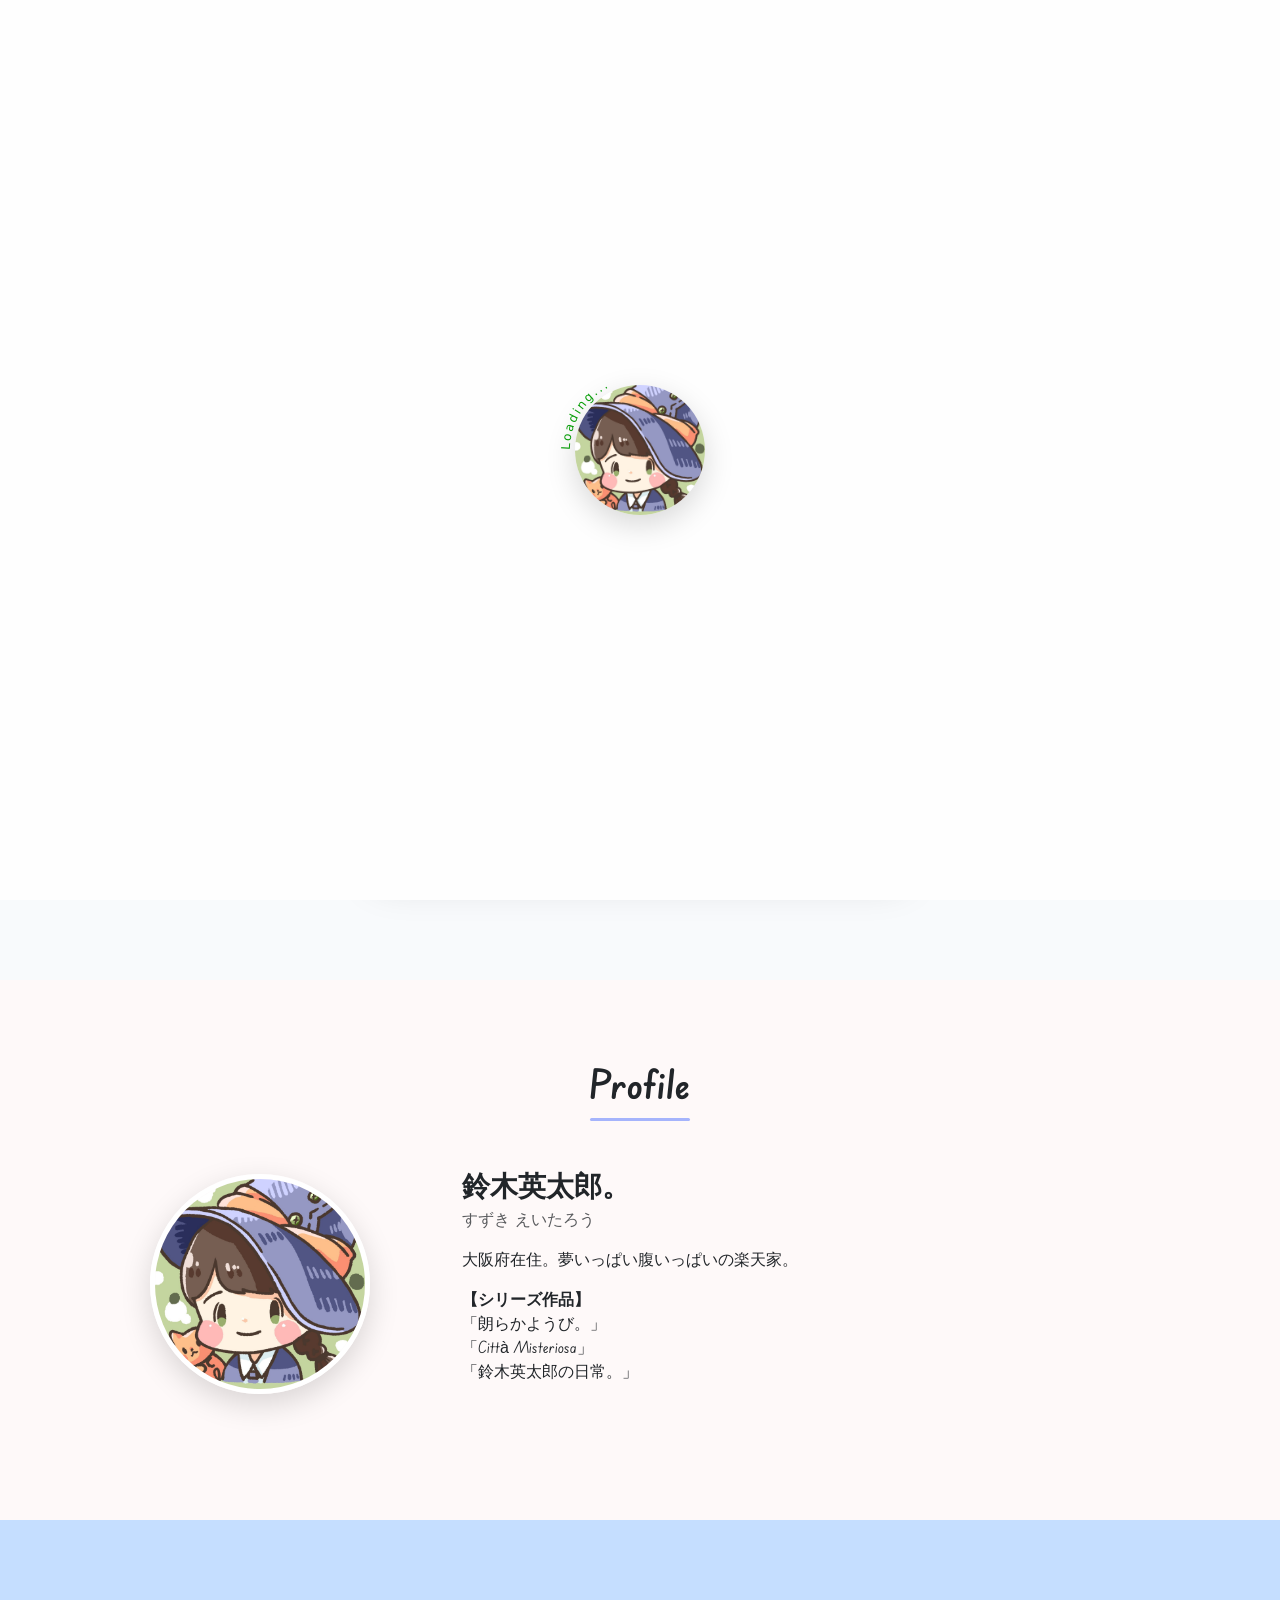
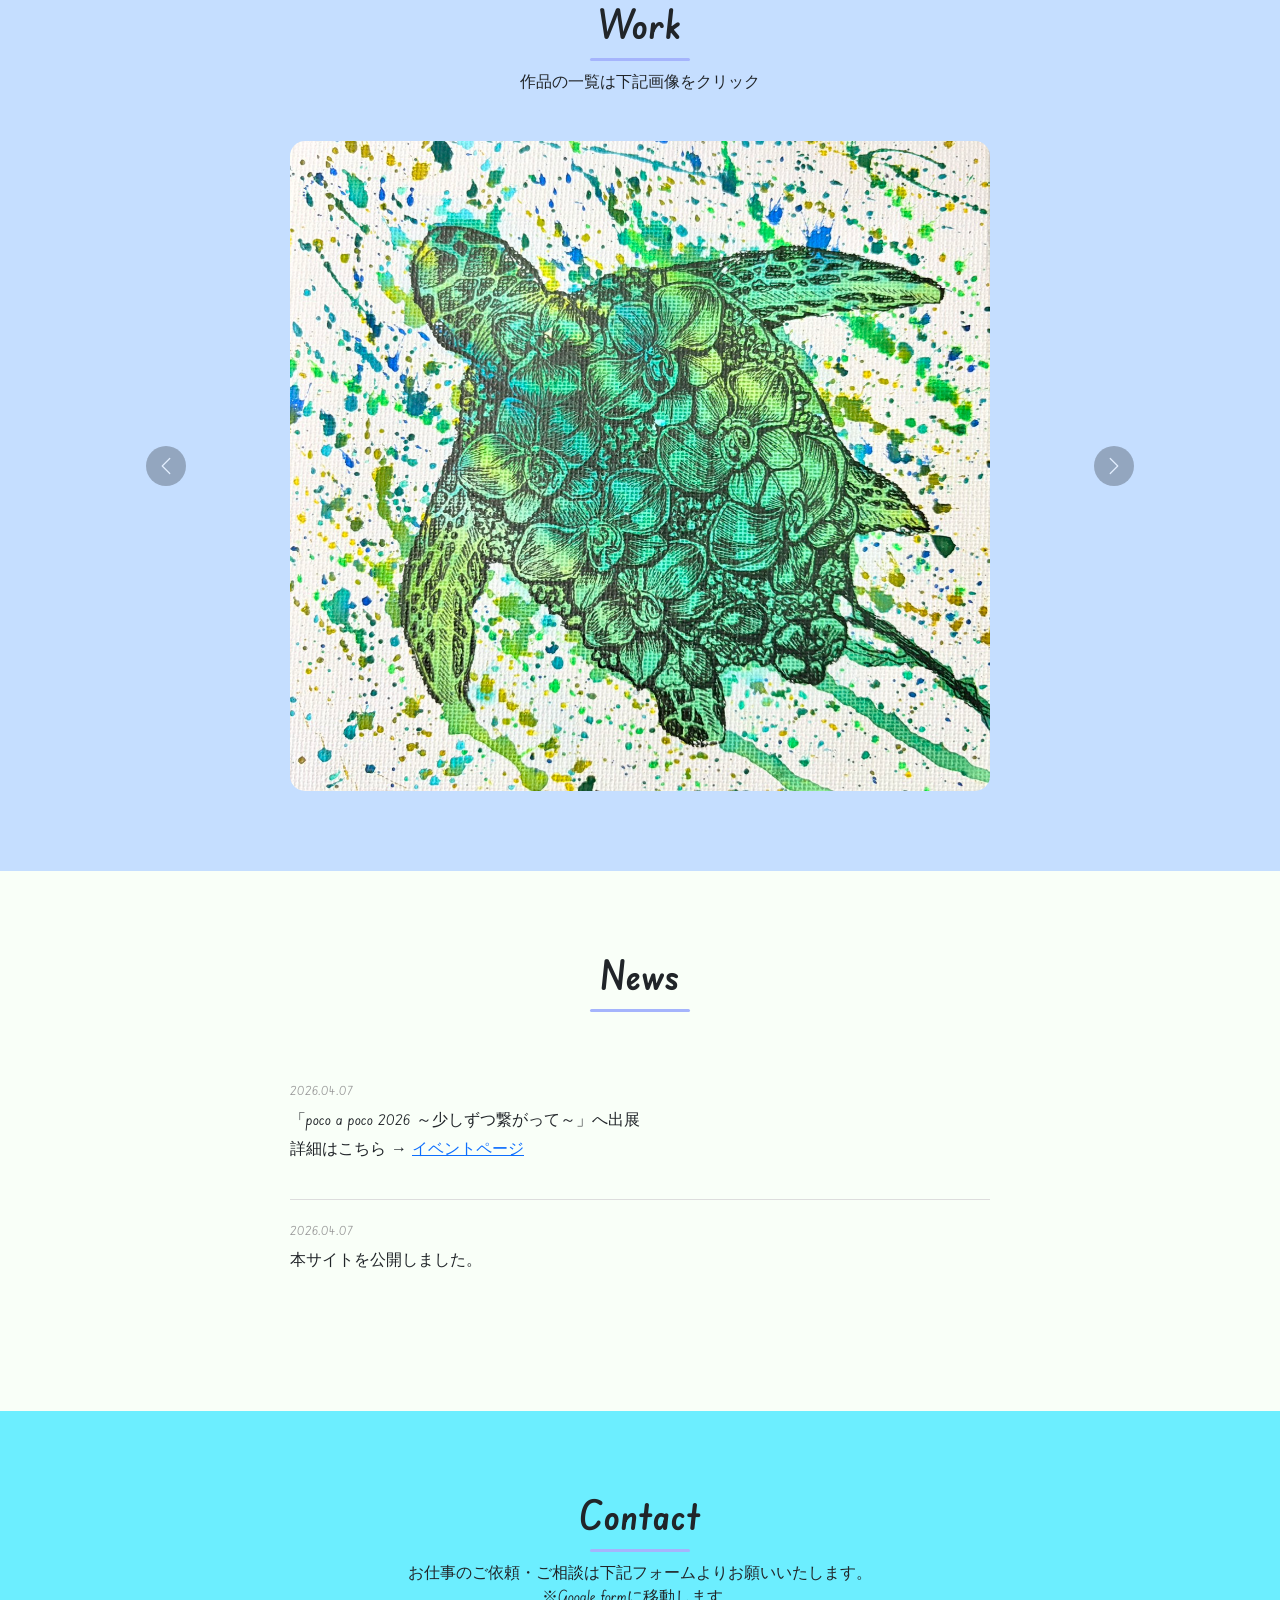
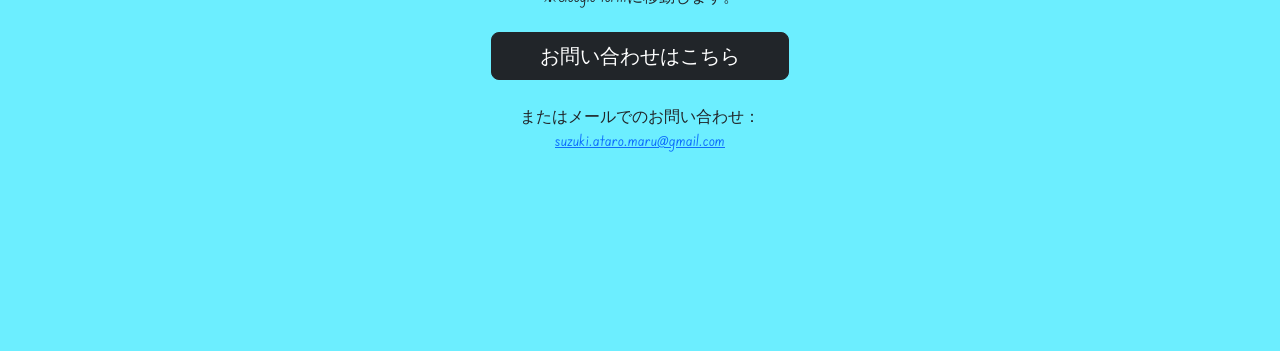
==== index.html @ a9625a6d "Add files via upload 作品の紹介ページを記載 TOPの画像の大きさ変更 ホバーによるサイトのずれ修正 Newsのイベント名変更 お問い合わせに「メールでのお問い合わせ」を追" ====
<!DOCTYPE html>
<html lang="ja">
<head>
  <meta charset="UTF-8">
  <meta name="viewport" content="width=device-width, initial-scale=1">
  <meta name="description" content="ポートフォリオサイト">
  <title>Suzuki Ataro site</title>
  <link rel="icon" type="image/png" href="image/favicon.png">
  <link href="https://cdn.jsdelivr.net/npm/bootstrap@5.3.8/dist/css/bootstrap.min.css" rel="stylesheet">
  <link href="https://fonts.googleapis.com/css2?family=Edu+SA+Beginner:wght@400;600&display=swap" rel="stylesheet">
  <link href="https://cdn.jsdelivr.net/npm/bootstrap-icons@1.11.3/font/bootstrap-icons.css" rel="stylesheet">
  <link href="loading.css" rel="stylesheet">
  <link href="main.css" rel="stylesheet">
  <link href="humbag.css" rel="stylesheet">
  <link href="backcolor.css" rel="stylesheet">
</head>

<body>
<div id="loading">
  <div class="loader-wrap">
    <svg class="loader-circle" viewBox="0 0 200 200">
      <defs>
        <path id="circlePath"
              d="M 100, 100
                 m -70, 0
                 a 70,70 0 1,1 140,0
                 a 70,70 0 1,1 -140,0"/>
      </defs>
      <text>
        <textPath href="#circlePath">Loading... </textPath>
      </text>
    </svg>

    <img src="image/S__6324230.jpg" class="loader-img">
  </div>
</div>

<nav class="navbar navbar-expand-lg bg-white shadow-sm fixed-top">
  <div class="container">
    <a class="navbar-brand fw-bold" href="#top"><img src="image/S__6324230.jpg" class="nav-icon"></a>

    <button class="navbar-toggler" type="button" data-bs-toggle="collapse" data-bs-target="#navbarNav">
      <span class="navbar-toggler-icon"></span>
    </button>

    <div class="collapse navbar-collapse" id="navbarNav">
      <ul class="navbar-nav ms-auto">
        <li class="nav-item"><a href="https://x.com/suzuki_Ataro" target="_blank" class="nav-link">
          <i class="bi bi-twitter-x"></i></a></li>
        <li class="nav-item"><a class="nav-link" href="#profile">Profile</a></li>
        <li class="nav-item"><a class="nav-link" href="#work">Work</a></li>
        <li class="nav-item"><a class="nav-link" href="#news">News</a></li>
        <li class="nav-item"><a class="nav-link" href="#contact">Contact</a></li>
      </ul>
    </div>
  </div>
</nav>

<!-- TOP -->
<section id="top" class="d-flex align-items-center text-center">
  <div class="container">
    <h1 class="display-4 fw-bold">Suzuki Ataro</h1>
    <p class="mb-4">illustrator</p>
    <img src="image/S_5373984_0.jpg" class="img-fluid mx-auto d-block" alt="トップ画像">
  </div>
</section>

<!-- PROFILE -->
<section id="profile" class="section-profile">
  <div class="container">
    <h1 class="text-center mb-5">Profile</h1>
    <div class="row align-items-center">
      <div class="col-md-4 text-center mb-4 mb-md-0">
        <img src="image/S__6324230.jpg" class="profile-img img-fluid">
      </div>
      <div class="col-md-8">
        <h3 class="mb-1">鈴木英太郎。</h3>
        <p class="text-muted">すずき えいたろう</p>
        </h3>
        <p>
          大阪府在住。夢いっぱい腹いっぱいの楽天家。<br>
        </p>
        <p class="mt-3">
          <strong>【シリーズ作品】</strong><br>
          「朗らかようび。」<br>
          「Città Misteriosa」<br>
          「鈴木英太郎の日常。」
        </p>
      </div>
    </div>
  </div>
</section>

<!-- WORK -->
<section id="work" class="section-work">
  <div class="container">
    <h1 class="text-center">Work</h1>
    <p class="text-center mb-5">作品の一覧は下記画像をクリック</p>

    <div id="carouselExample" class="carousel slide" data-bs-ride="carousel">
      <div class="carousel-inner">

        <div class="carousel-item active">
          <a href="works.html">
          <img src="image/S_5373984_0.jpg" class="img-fluid mx-auto d-block" alt="">
          </a>
        </div>

        <div class="carousel-item">
          <a href="works.html">
          <img src="image/S__5373986_0.jpg" class="img-fluid mx-auto d-block" alt="">
          </a>
        </div>

        <div class="carousel-item">
          <a href="works.html">
          <img src="image/S__5373983_0.jpg" class="img-fluid mx-auto d-block" alt="">
          </a>
        </div>

        <div class="carousel-item">
          <a href="works.html">
          <img src="image/S__5373985_0.jpg" class="img-fluid mx-auto d-block" alt="">
          </a>
        </div>

      </div>

      <button class="carousel-control-prev" type="button" data-bs-target="#carouselExample" data-bs-slide="prev">
        <span class="carousel-control-prev-icon"></span>
      </button>

      <button class="carousel-control-next" type="button" data-bs-target="#carouselExample" data-bs-slide="next">
        <span class="carousel-control-next-icon"></span>
      </button>
    </div>

  </div>
</section>

<!-- NEWS -->
<section id="news" class="section-news">
  <div class="container">
    <h1 class="text-center mb-5">News</h1>
    <div class="news-list">

      <div class="news-item">
        <span class="news-date">2026.04.07</span>
        <p>「poco a poco 2026 ～少しずつ繋がって～」へ出展<br>
          詳細はこちら → 
          <a href="https://kansai.bunkaryoku.bunka.go.jp/#events/00001c0000000000000200000800f986" target="_blank">イベントページ</a>
      </div>

      <div class="news-item">
        <span class="news-date">2026.04.07</span>
        <p>本サイトを公開しました。</p>
      </div>

    </div>
  </div>
</section>

<!-- CONTACT -->
<section id="contact" class="section-contact">
  <div class="container text-center">
    <h1>Contact</h1>

    <p class="mb-4">
      お仕事のご依頼・ご相談は下記フォームよりお願いいたします。<br>
      ※Google formに移動します。
    </p>

    <a href="https://docs.google.com/forms/d/e/1FAIpQLSe0HJOqnaqeOrnaPJGf9stRHRfawA9-dsW_O271iZ9v5XE8Yw/viewform?usp=dialog"
       target="_blank"
       class="btn btn-dark btn-lg px-5">
       お問い合わせはこちら
    </a>

        <p class="mt-4 contact-mail">
      またはメールでのお問い合わせ：<br>
      <a href="mailto:suzuki.ataro.maru@gmail.com">suzuki.ataro.maru@gmail.com</a>
    </p>

  </div>
</section>

<!-- JS -->
<script src="https://cdn.jsdelivr.net/npm/bootstrap@5.3.8/dist/js/bootstrap.bundle.min.js"></script>
<script src="loading.js"></script>
</body>
</html>
---- loading.css ----
#loading {
  position: fixed;
  top: 0;
  left: 0;
  width: 100%;
  height: 100%;
  background: #fefefe;
  display: flex;
  justify-content: center;
  align-items: center;
  z-index: 99999;
}

.loader-wrap {
  position: relative;
  width: 200px;
  height: 200px;
}

.loader-img {
  width: 130px;
  height: 130px;
  object-fit: cover;
  border-radius: 50%;
  position: absolute;
  top: 50%;
  left: 50%;
  transform: translate(-50%, -50%);
  box-shadow: 0 10px 30px rgba(0,0,0,0.15);
  animation: rotateReverse 8s linear infinite;
}

.loader-circle {
  width: 100%;
  height: 100%;
  animation: rotateCircle 8s linear infinite;
}

.loader-circle text {
  fill: #08a108;
  font-size: 12px;
  letter-spacing: 2px;
}

@keyframes rotateCircle {
  0% {
    transform: rotate(0deg);
  }
  100% {
    transform: rotate(360deg);
  }
}

@keyframes rotateReverse {
  0% {
    transform: translate(-50%, -50%) rotate(0deg);
  }
  100% {
    transform: translate(-50%, -50%) rotate(-360deg);
  }
}
---- main.css ----
html {
  scroll-behavior: smooth;
}

body {
  padding-top: 80px;
  background-color: #f8fafc;
}

section {
  font-family: "Edu SA Beginner", sans-serif;
  min-height: 60vh;
  padding: 80px 20px;
  transition: 0.3s;
}

#top {
  min-height: 100vh;
  display: flex;
  align-items: center;
  justify-content: center;
}

#top img {
  max-height: 60vh;   /* ← これが重要 */
  width: auto;
  object-fit: contain;
  border-radius: 20px;
  box-shadow: 0 15px 40px rgba(0,0,0,0.15);
}

/* スマホはそのまま */
@media (max-width: 768px) {
  #top img {
    max-height: none;
    width: 100%;
  }
}

h1 {
  text-align: center;
  font-weight: 600;
  position: relative;
}

h1::after {
  content: "";
  width: 100px;
  height: 3px;
  background: #a5b4fc;
  display: block;
  margin: 10px auto 0;
  border-radius:20px;
}

h3{
  font-weight: bold;
}

.navbar i {
  font-size: 1.1rem;
  color: #a5b4fc;
}

.navbar i:hover {
  color: #818cf8;
}

.nav-icon {
  width: 40px;
  height: 40px;
  object-fit: cover;
  border-radius: 50%;
  border: 2px solid #a5b4fc;
  transition: 0.3s;
}

.nav-icon:hover {
  transform: scale(1.1);
}

.news-list {
  max-width: 700px;
  margin: 0 auto;
}

.news-item {
  padding: 20px 0;
  border-bottom: 1px solid #ddd;
}

.news-item:last-child {
  border-bottom: none;
}

.news-date {
  font-size: 0.85rem;
  color: #999;
  display: block;
  margin-bottom: 5px;
}

.news-item p {
  line-height: 1.8;
}
---- humbag.css ----
img {
  border-radius: 15px;
}

.carousel-control-prev-icon,
.carousel-control-next-icon {
  background-color: rgba(0,0,0,0.5);
  border-radius: 50%;
  padding: 20px;
  background-size: 50%;
}

.card {
  border: none;
  border-radius: 20px;
  box-shadow: 0 10px 30px rgba(0,0,0,0.1);
}

.card img {
  width: 100%;
  height: 300px;
  object-fit: cover;
}

.card:hover {
  transform: translateY(-5px);
}

.profile-img {
  width: 220px;
  height: 220px;
  object-fit: cover;
  border-radius: 50%;
  border: 5px solid white;
  box-shadow: 0 10px 30px rgba(0,0,0,0.15);
}

.carousel img {
  max-width: 700px;
  max-height: 650px;
  width: 100%;
  height: 100%;
  margin: 0 auto;
}
---- backcolor.css ----
.section-profile {
  background: #fef9f9;
}

.section-work {
  background: #c5deff;
}

.section-news {
  background: #f9fff8;
}

.section-contact {
  background: #6ceeff;
}

/* スマホ用 */
@media (max-width: 768px) {

  section {
    padding: 60px 15px;
  }

  h1 {
    font-size: 1.5rem;
    text-align: center;
  }

  img {
    width: 100%;
    height: auto;
  }

  .card {
    margin: 0 auto;
  }
}
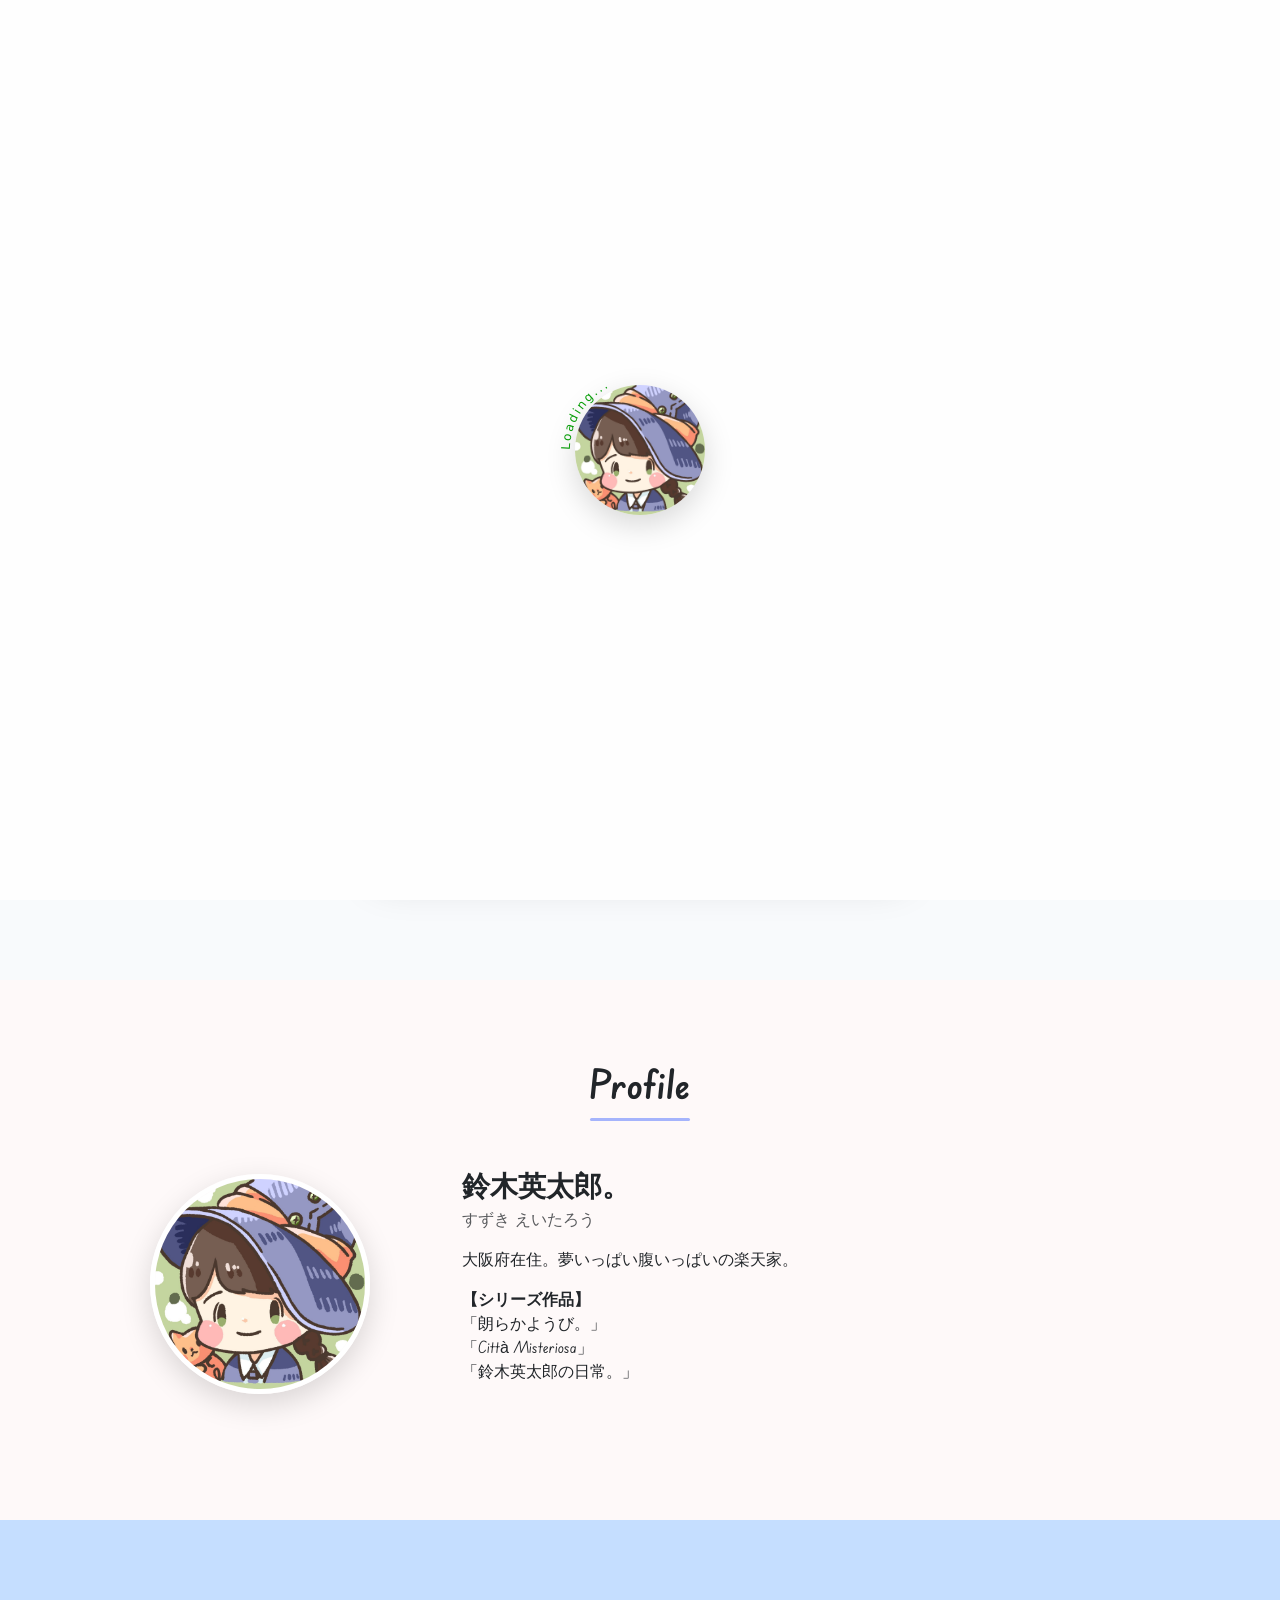
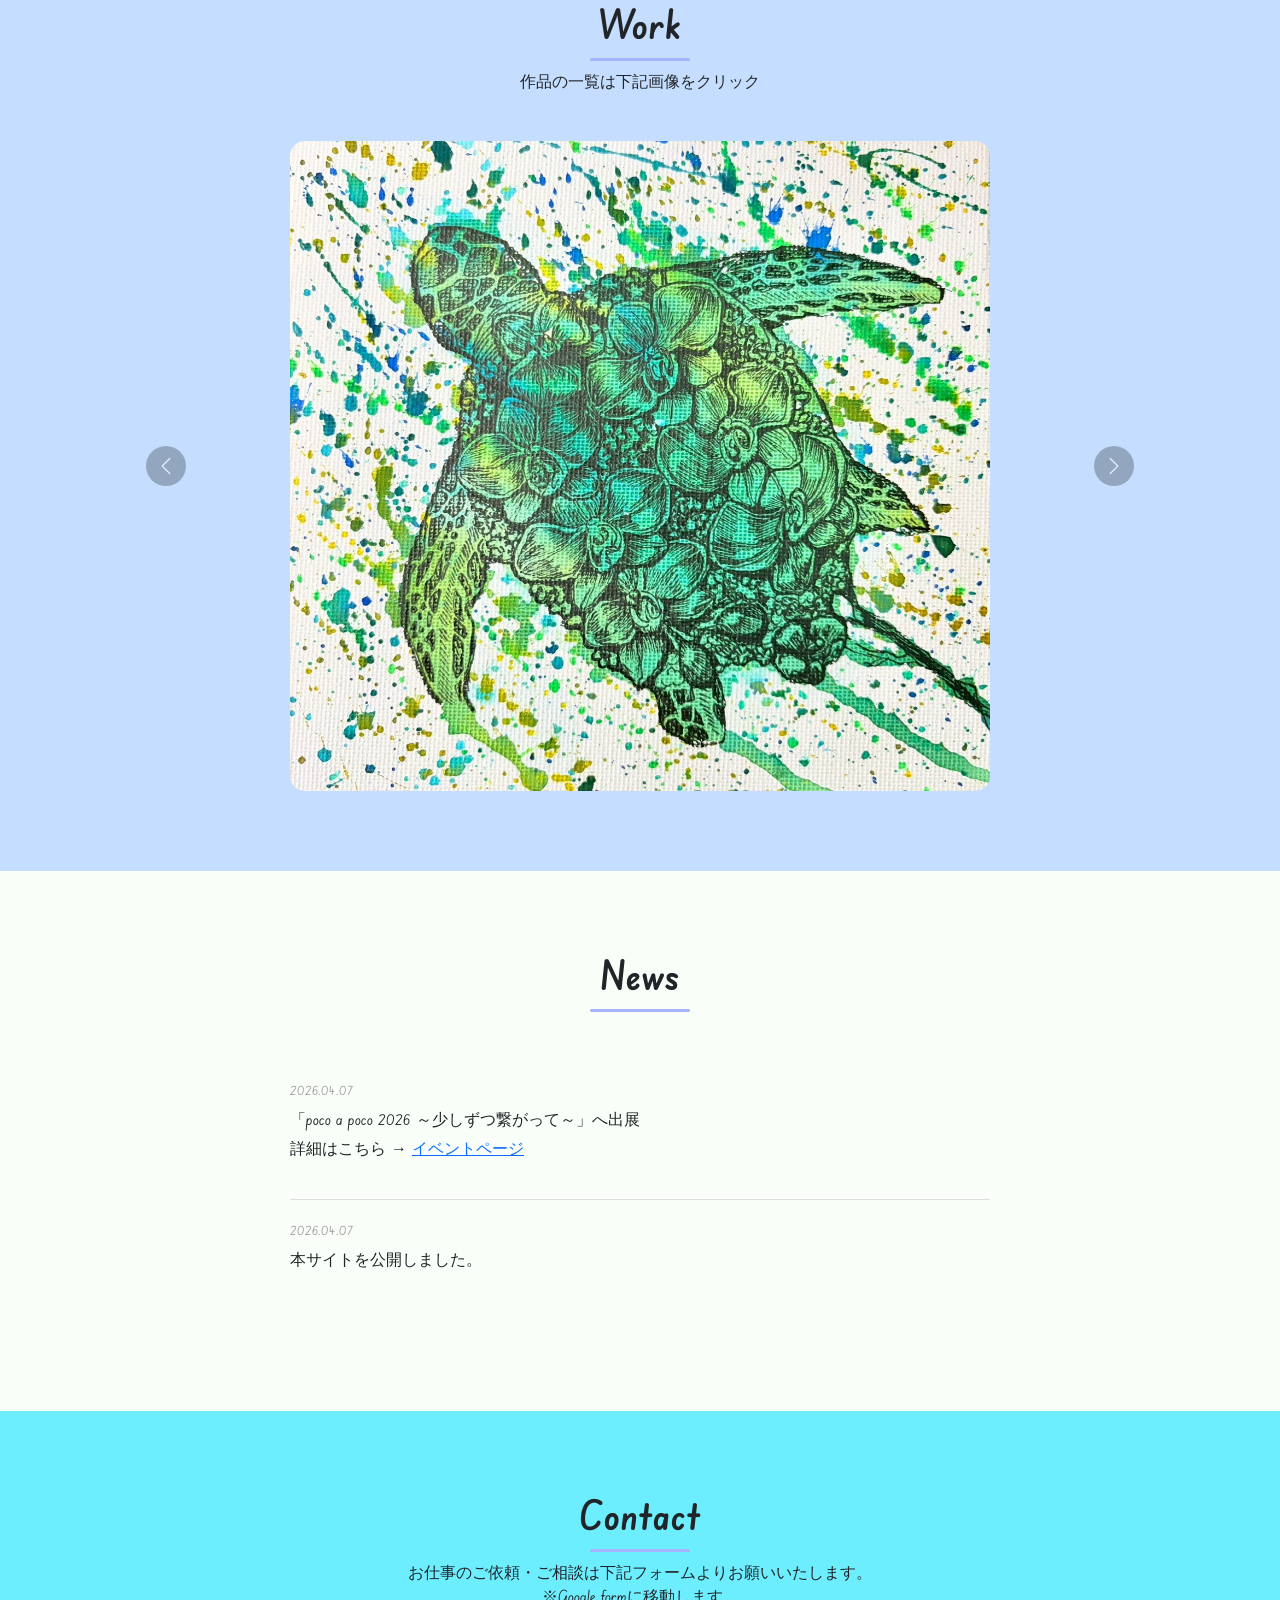
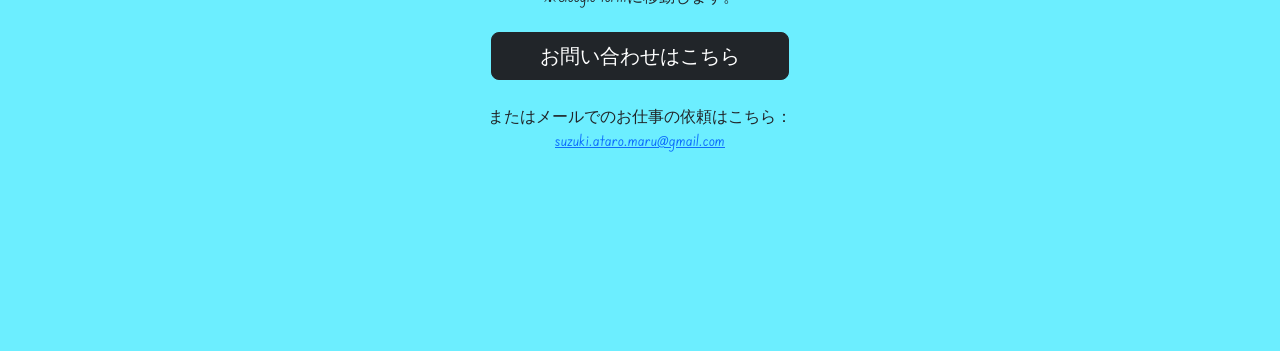
==== commit 15918882: "Add files via upload imageファイルの更新・名前変更 作品ページ物語の記載 worksページの作品タイトル記載 メールでの問い合わせ表記変更" ====
--- a/index.html
+++ b/index.html
@@ -61,7 +61,7 @@
   <div class="container">
     <h1 class="display-4 fw-bold">Suzuki Ataro</h1>
     <p class="mb-4">illustrator</p>
-    <img src="image/S_5373984_0.jpg" class="img-fluid mx-auto d-block" alt="トップ画像">
+    <img src="image/turtle.jpg" class="img-fluid mx-auto d-block" alt="トップ画像">
   </div>
 </section>
 
@@ -102,25 +102,25 @@
 
         <div class="carousel-item active">
           <a href="works.html">
-          <img src="image/S_5373984_0.jpg" class="img-fluid mx-auto d-block" alt="">
+          <img src="image/turtle.jpg" class="img-fluid mx-auto d-block" alt="">
           </a>
         </div>
 
         <div class="carousel-item">
           <a href="works.html">
-          <img src="image/S__5373986_0.jpg" class="img-fluid mx-auto d-block" alt="">
+          <img src="image/hedgehog.jpg" class="img-fluid mx-auto d-block" alt="">
           </a>
         </div>
 
         <div class="carousel-item">
           <a href="works.html">
-          <img src="image/S__5373983_0.jpg" class="img-fluid mx-auto d-block" alt="">
+          <img src="image/snake.jpg" class="img-fluid mx-auto d-block" alt="">
           </a>
         </div>
 
         <div class="carousel-item">
           <a href="works.html">
-          <img src="image/S__5373985_0.jpg" class="img-fluid mx-auto d-block" alt="">
+          <img src="image/rabit.jpg" class="img-fluid mx-auto d-block" alt="">
           </a>
         </div>
 
@@ -177,7 +177,7 @@
     </a>
 
         <p class="mt-4 contact-mail">
-      またはメールでのお問い合わせ：<br>
+      またはメールでのお仕事の依頼はこちら：<br>
       <a href="mailto:suzuki.ataro.maru@gmail.com">suzuki.ataro.maru@gmail.com</a>
     </p>
 
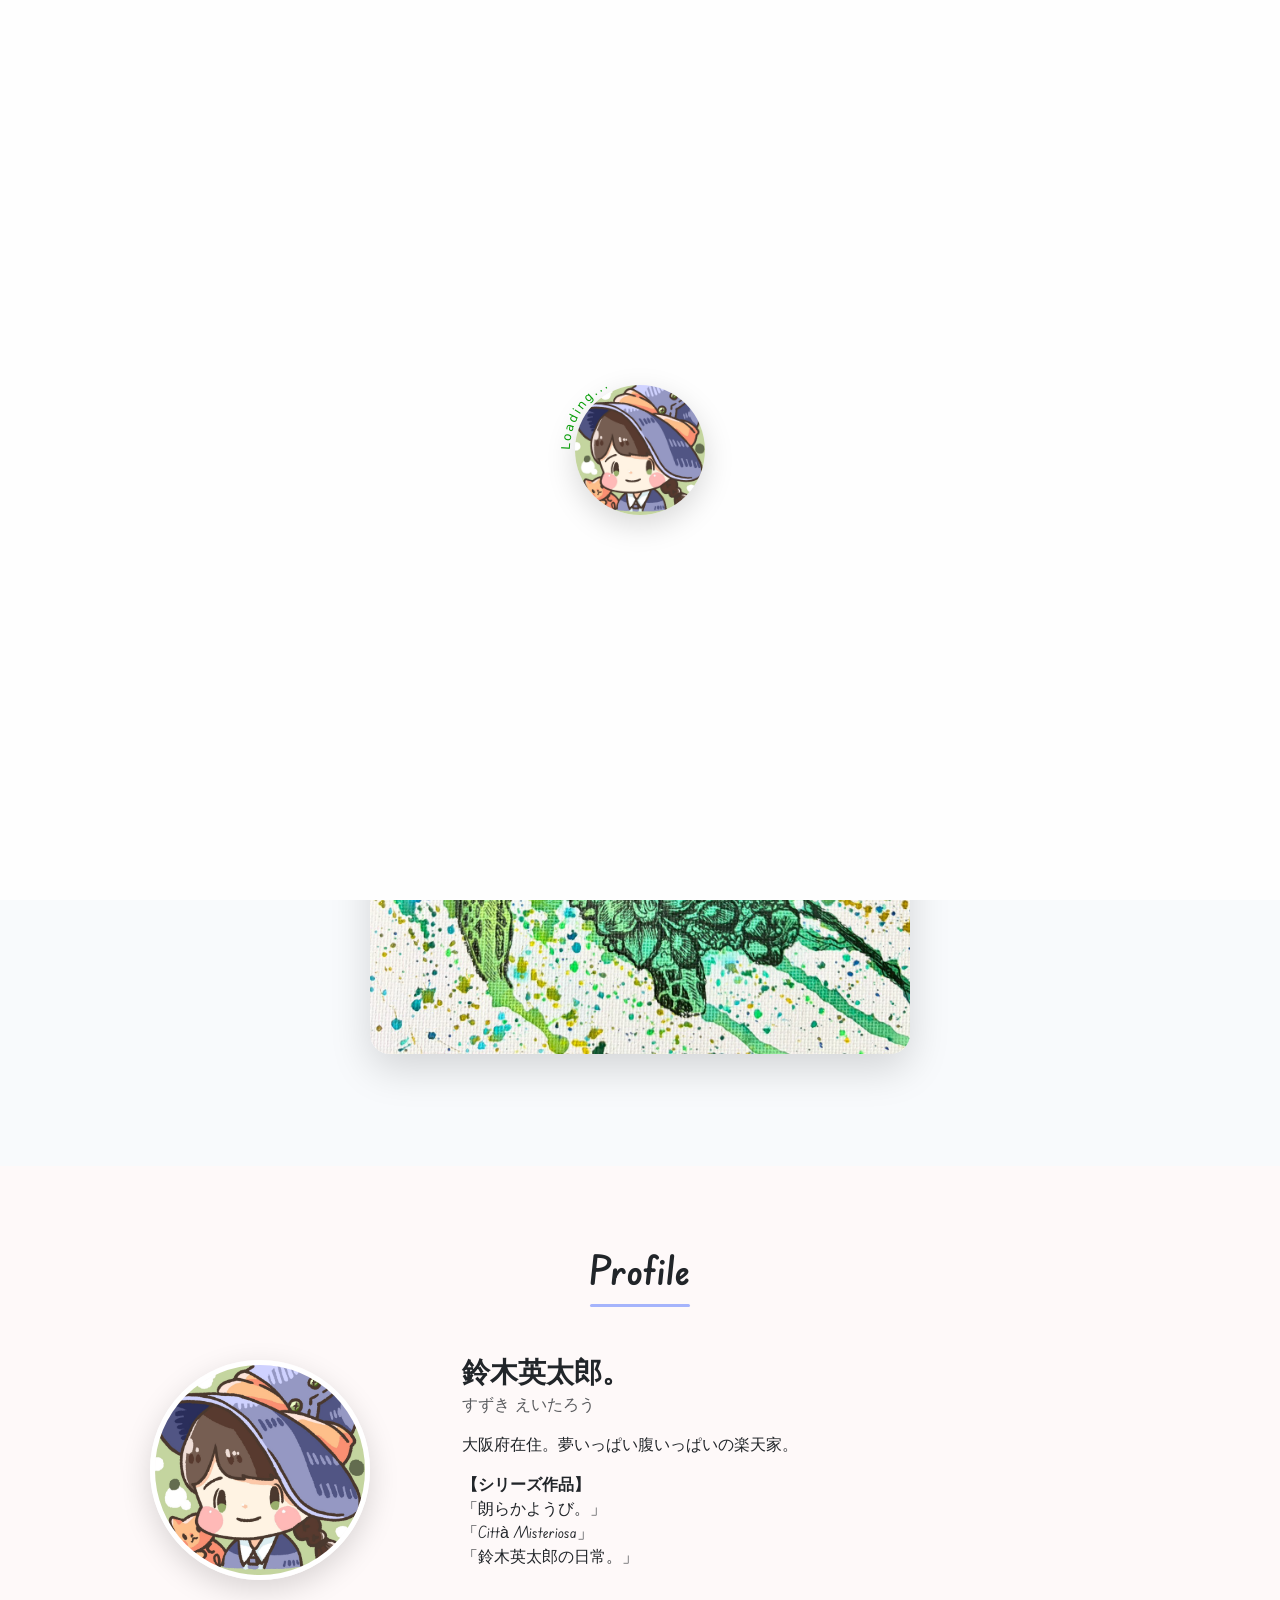
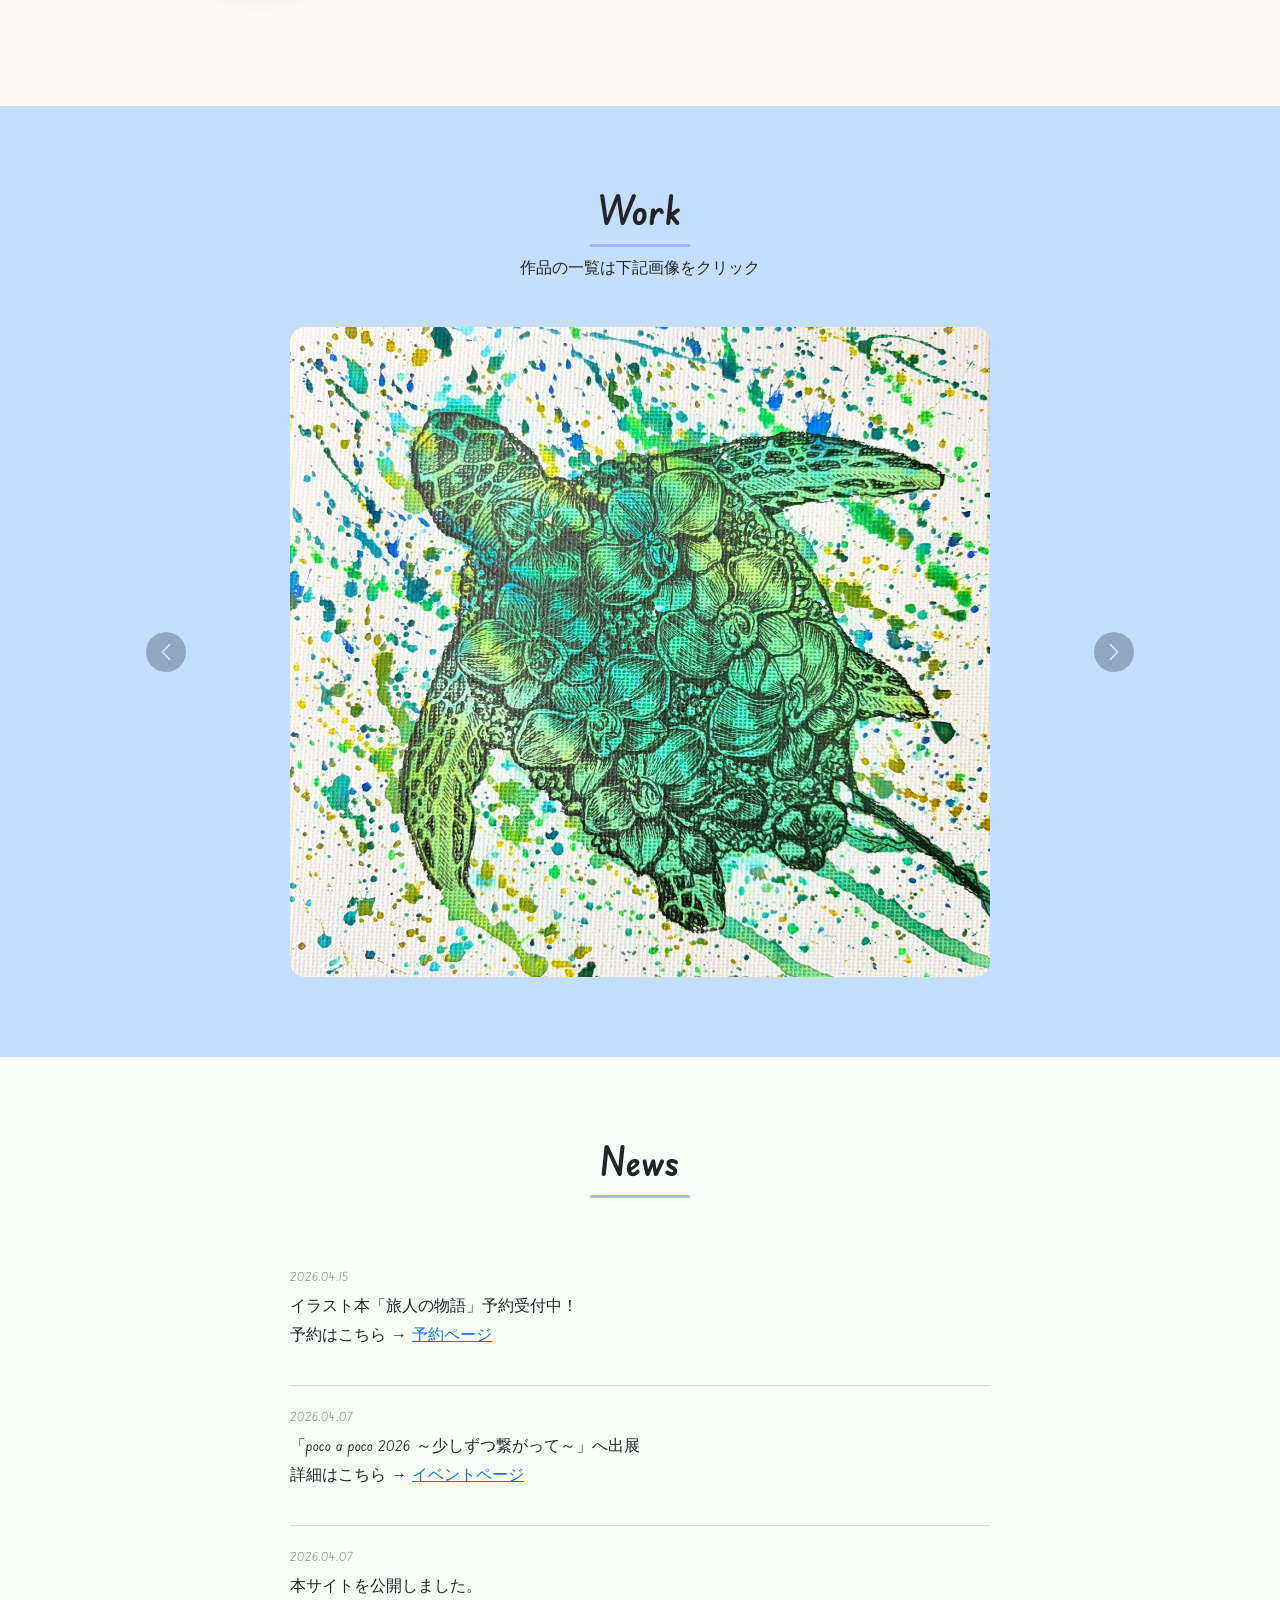
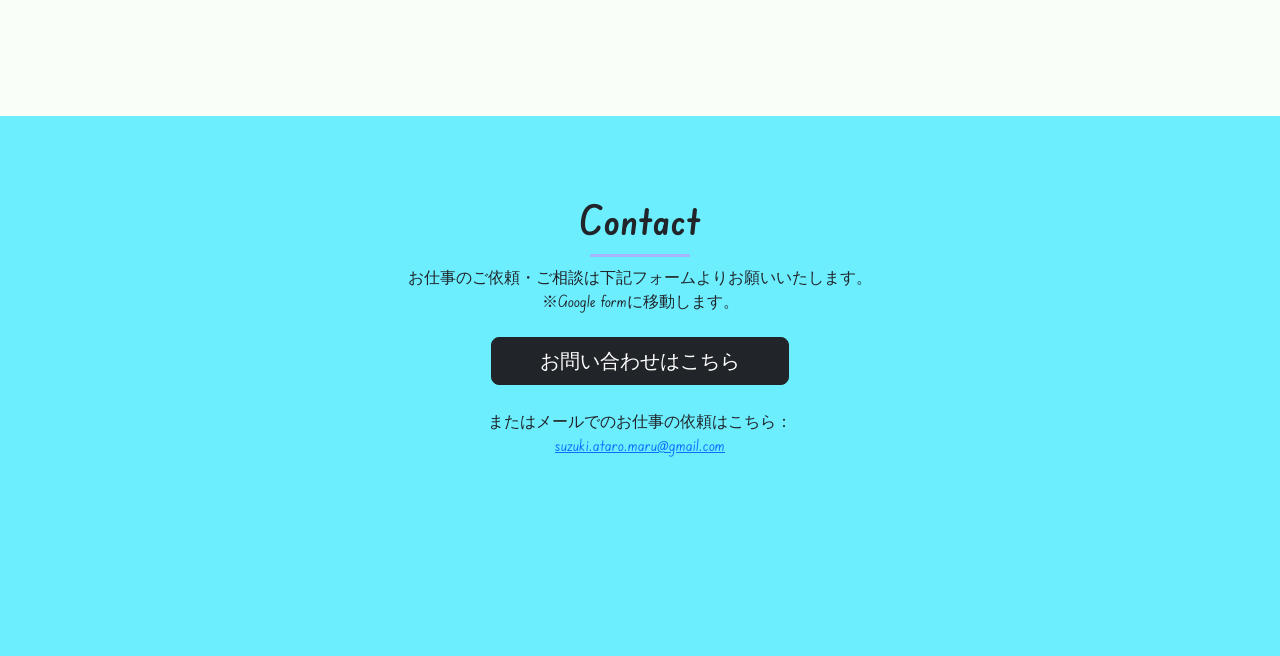
==== commit 9e1435d3: "Add files via upload 予約ページへのバナーを追加 newsの更新" ====
--- a/index.html
+++ b/index.html
@@ -13,6 +13,7 @@
   <link href="main.css" rel="stylesheet">
   <link href="humbag.css" rel="stylesheet">
   <link href="backcolor.css" rel="stylesheet">
+  <link href="banner.css" rel="stylesheet">
 </head>
 
 <body>
@@ -56,6 +57,16 @@
   </div>
 </nav>
 
+<!-- 予約バナー -->
+<a href="https://docs.google.com/forms/d/e/1FAIpQLSdBh4GudJsFm4FfZX1BclaTwlX3lPFacit76cqbElkdOo8cxw/viewform" target="_blank" class="reserve-banner">
+  <div class="reserve-content">
+    <span class="reserve-label">NEW</span>
+    <h2>Illustration Book 「旅人の物語」予約受付中</h2>
+    <p>予約はこのバナーをクリック！
+    </p>
+  </div>
+</a>
+
 <!-- TOP -->
 <section id="top" class="d-flex align-items-center text-center">
   <div class="container">
@@ -145,6 +156,13 @@
     <div class="news-list">
 
       <div class="news-item">
+        <span class="news-date">2026.04.15</span>
+        <p>イラスト本「旅人の物語」予約受付中！<br>
+          予約はこちら → 
+          <a href="https://docs.google.com/forms/d/e/1FAIpQLSdBh4GudJsFm4FfZX1BclaTwlX3lPFacit76cqbElkdOo8cxw/viewform" target="_blank">予約ページ</a>
+      </div>
+
+      <div class="news-item">
         <span class="news-date">2026.04.07</span>
         <p>「poco a poco 2026 ～少しずつ繋がって～」へ出展<br>
           詳細はこちら → 
@@ -170,7 +188,7 @@
       ※Google formに移動します。
     </p>
 
-    <a href="https://docs.google.com/forms/d/e/1FAIpQLSe0HJOqnaqeOrnaPJGf9stRHRfawA9-dsW_O271iZ9v5XE8Yw/viewform?usp=dialog"
+    <a href="https://docs.google.com/forms/d/e/1FAIpQLSeQHspVqWK4-YMlB734NMfMOSZejiARTubT1NSU_LC4IjK_lw/viewform"
        target="_blank"
        class="btn btn-dark btn-lg px-5">
        お問い合わせはこちら
--- a/banner.css
+++ b/banner.css
@@ -0,0 +1,51 @@
+.reserve-banner {
+  display: block;
+  width: 100%;
+  background: linear-gradient(135deg, #1e1e1e, #444);
+  color: #fff;
+  text-decoration: none;
+  padding: 40px 20px;
+  text-align: center;
+  transition: all 0.3s ease;
+  background: url("image/school of fish.jpg") center/cover no-repeat;
+  position: relative;
+}
+
+.reserve-banner:hover {
+  transform: scale(1.02);
+  opacity: 0.9;
+}
+
+.reserve-content h2 {
+  font-size: 1.8rem;
+  margin-bottom: 10px;
+  font-weight: bold;
+}
+
+.reserve-content p {
+  margin: 0;
+  font-size: 1rem;
+  opacity: 0.8;
+}
+
+.reserve-label {
+  display: inline-block;
+  background: #ff4d4d;
+  color: #fff;
+  font-size: 0.8rem;
+  padding: 4px 10px;
+  border-radius: 20px;
+  margin-bottom: 10px;
+}
+
+.reserve-banner::before {
+  content: "";
+  position: absolute;
+  inset: 0;
+  background: rgba(0,0,0,0.5);
+}
+
+.reserve-content {
+  position: relative;
+  z-index: 1;
+}
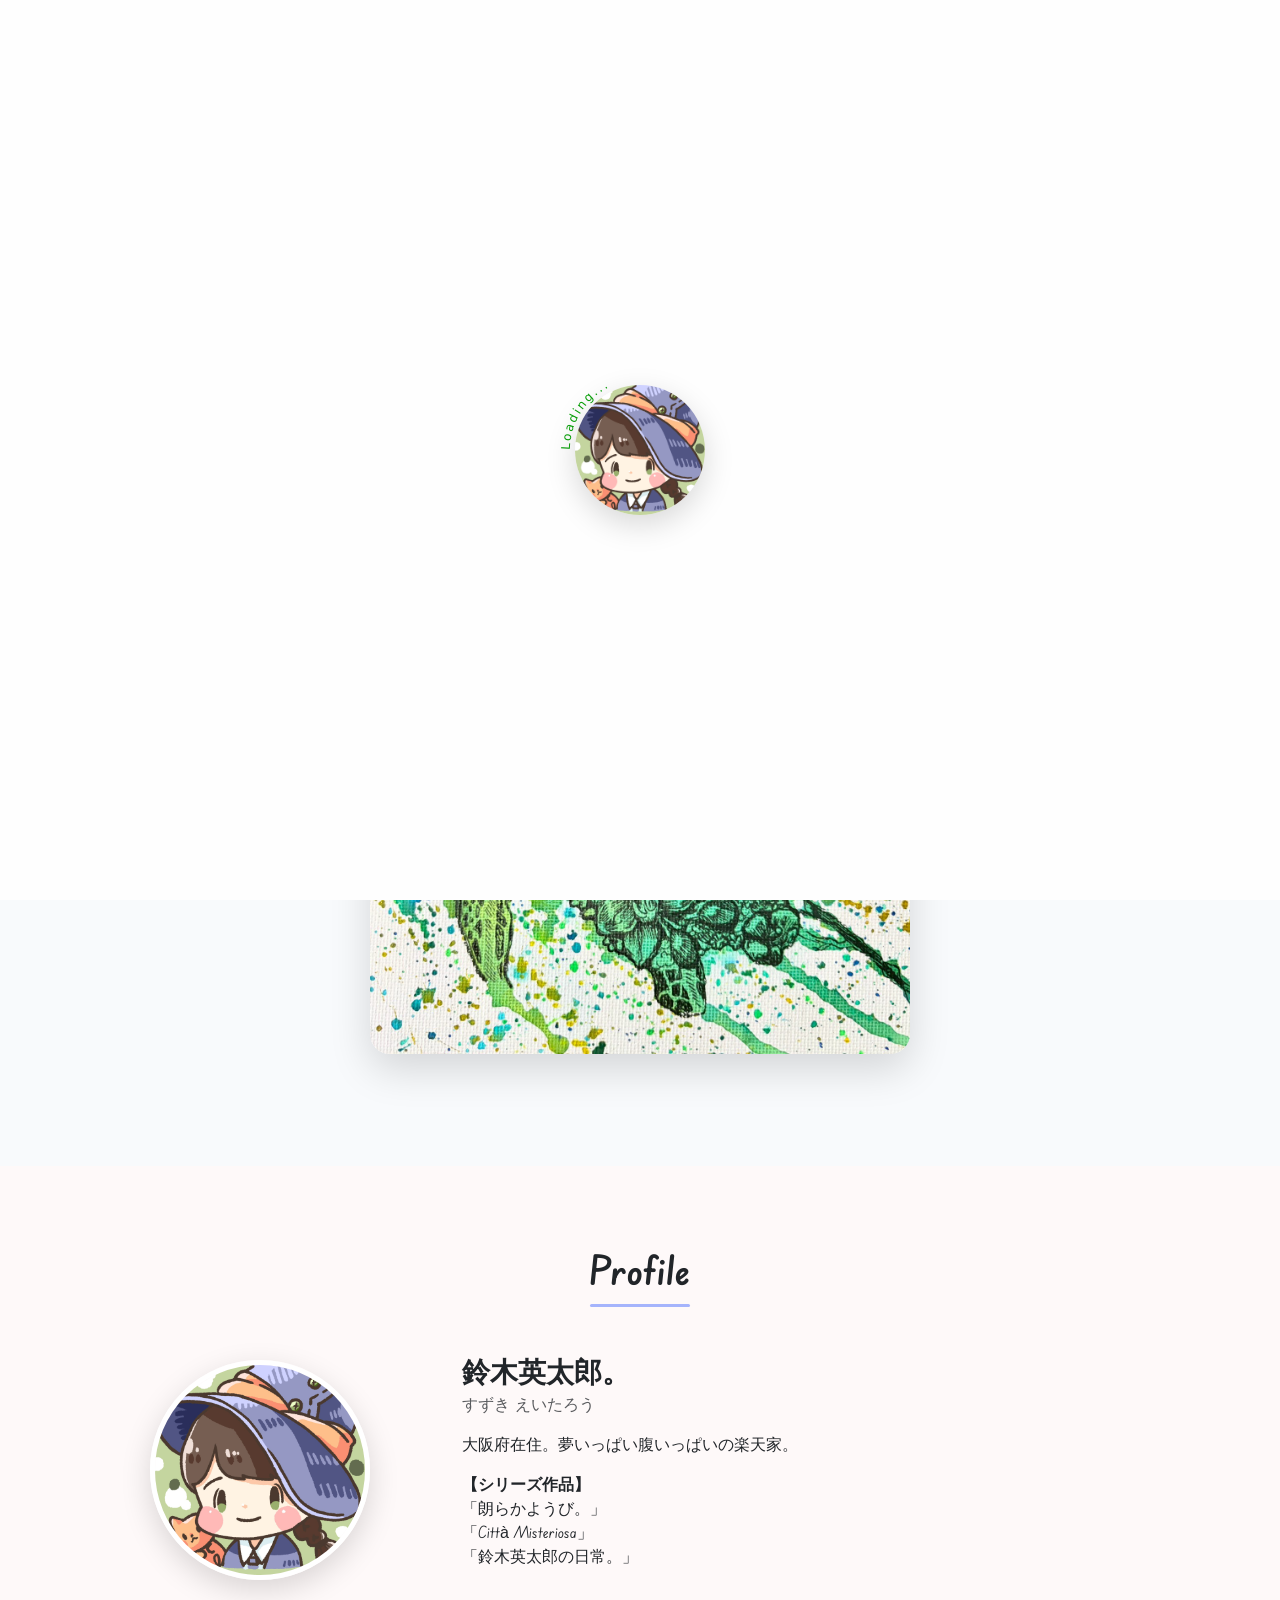
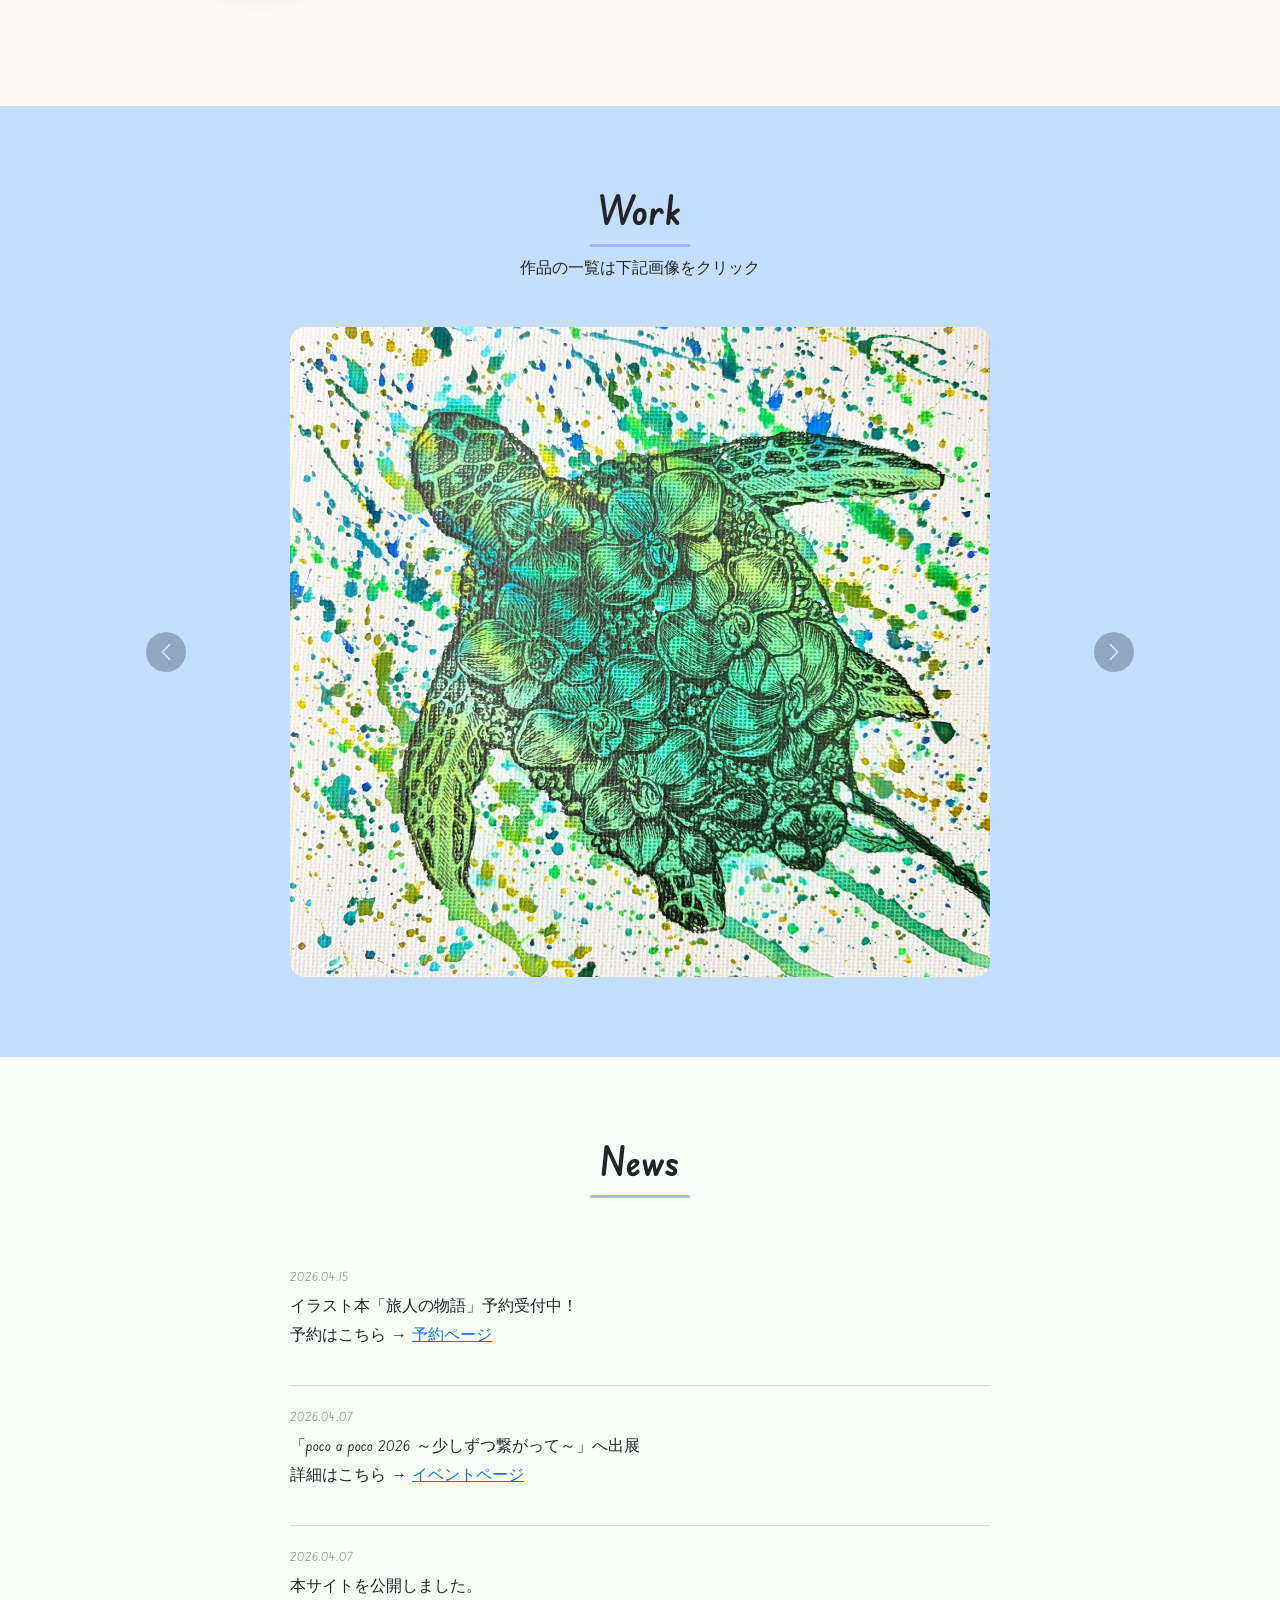
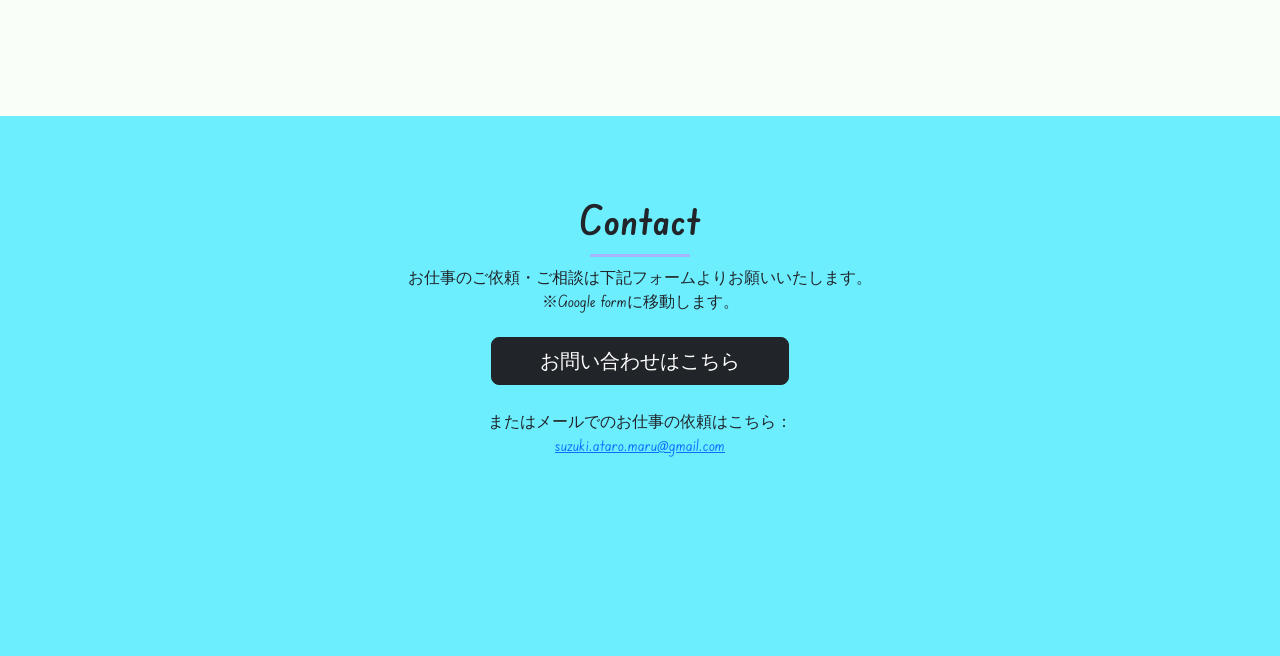
==== commit 80958181: "Update index.html" ====
--- a/index.html
+++ b/index.html
@@ -14,6 +14,14 @@
   <link href="humbag.css" rel="stylesheet">
   <link href="backcolor.css" rel="stylesheet">
   <link href="banner.css" rel="stylesheet">
+  <script async src="https://www.googletagmanager.com/gtag/js?id=G-0GG07GNK4Y"></script>
+<script>
+  window.dataLayer = window.dataLayer || [];
+  function gtag(){dataLayer.push(arguments);}
+  gtag('js', new Date());
+
+  gtag('config', 'G-0GG07GNK4Y');
+</script>
 </head>
 
 <body>
@@ -206,4 +214,4 @@
 <script src="https://cdn.jsdelivr.net/npm/bootstrap@5.3.8/dist/js/bootstrap.bundle.min.js"></script>
 <script src="loading.js"></script>
 </body>
-</html>+</html>
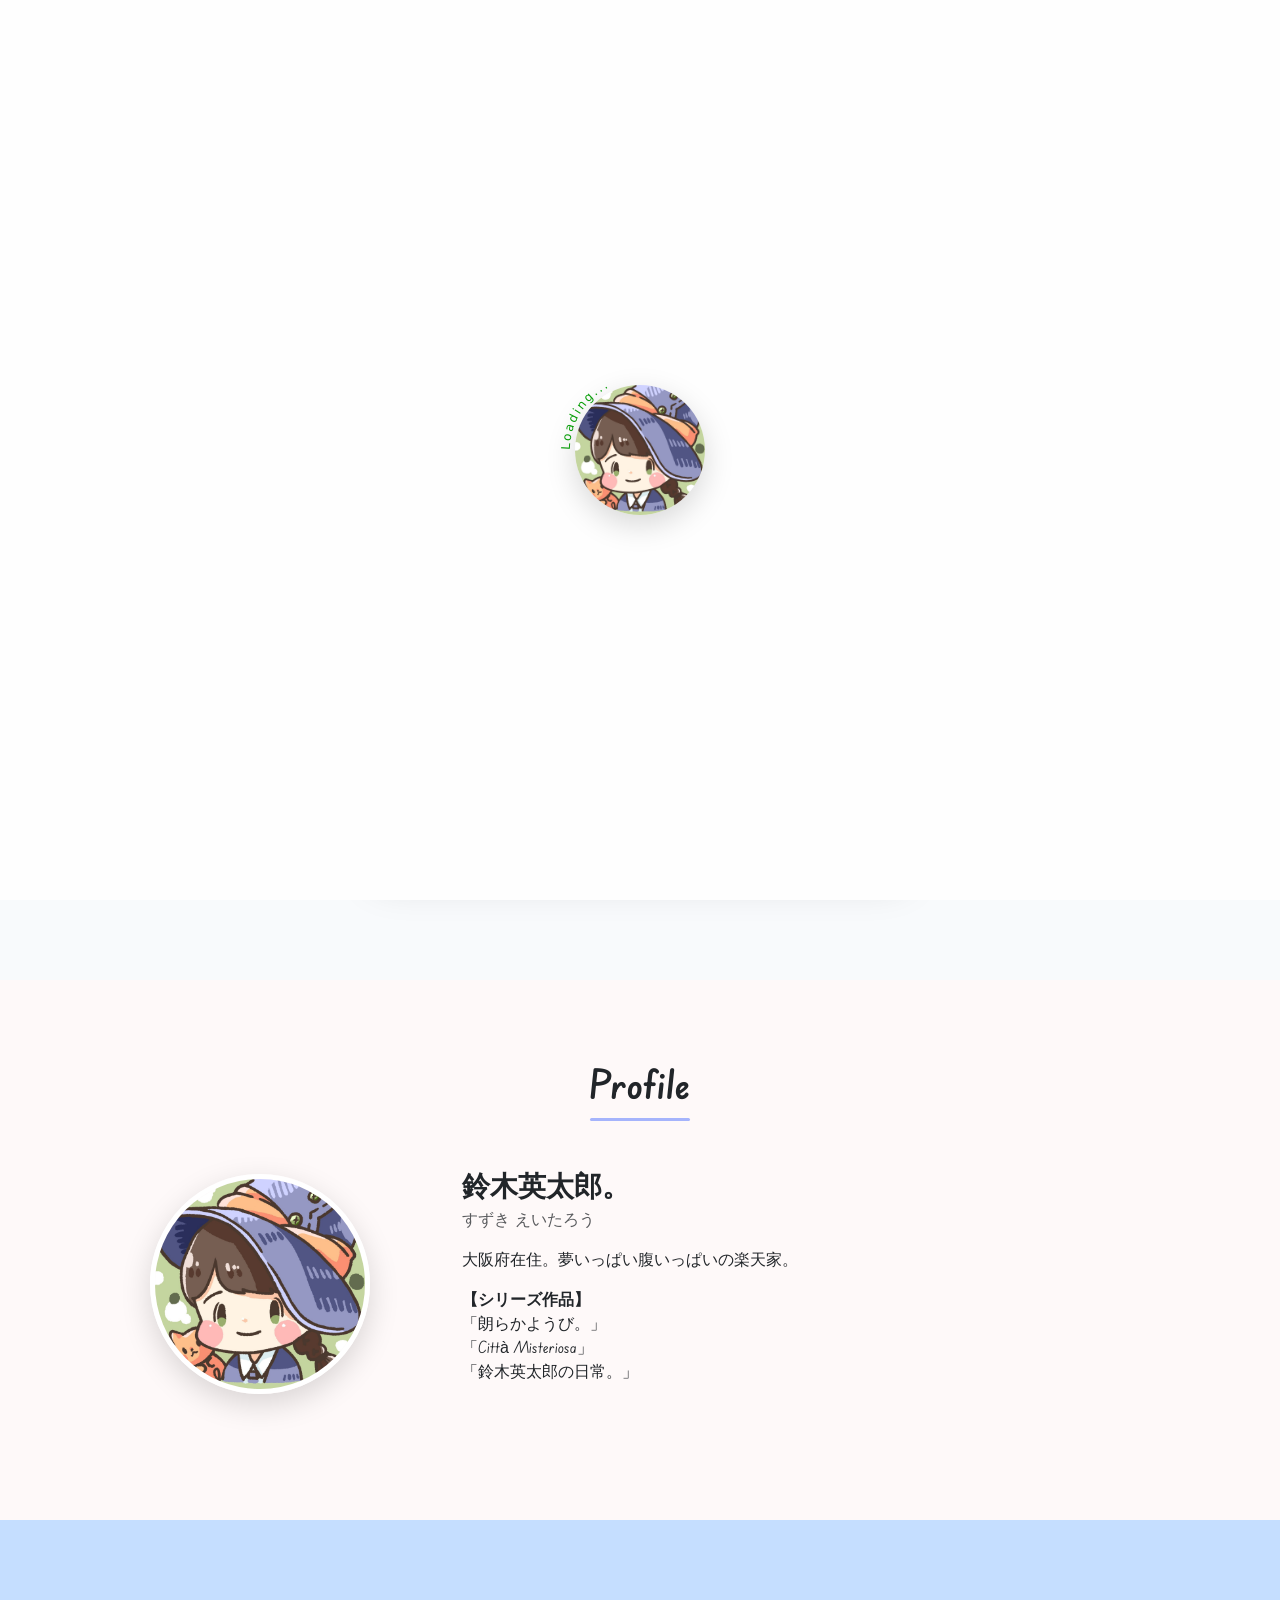
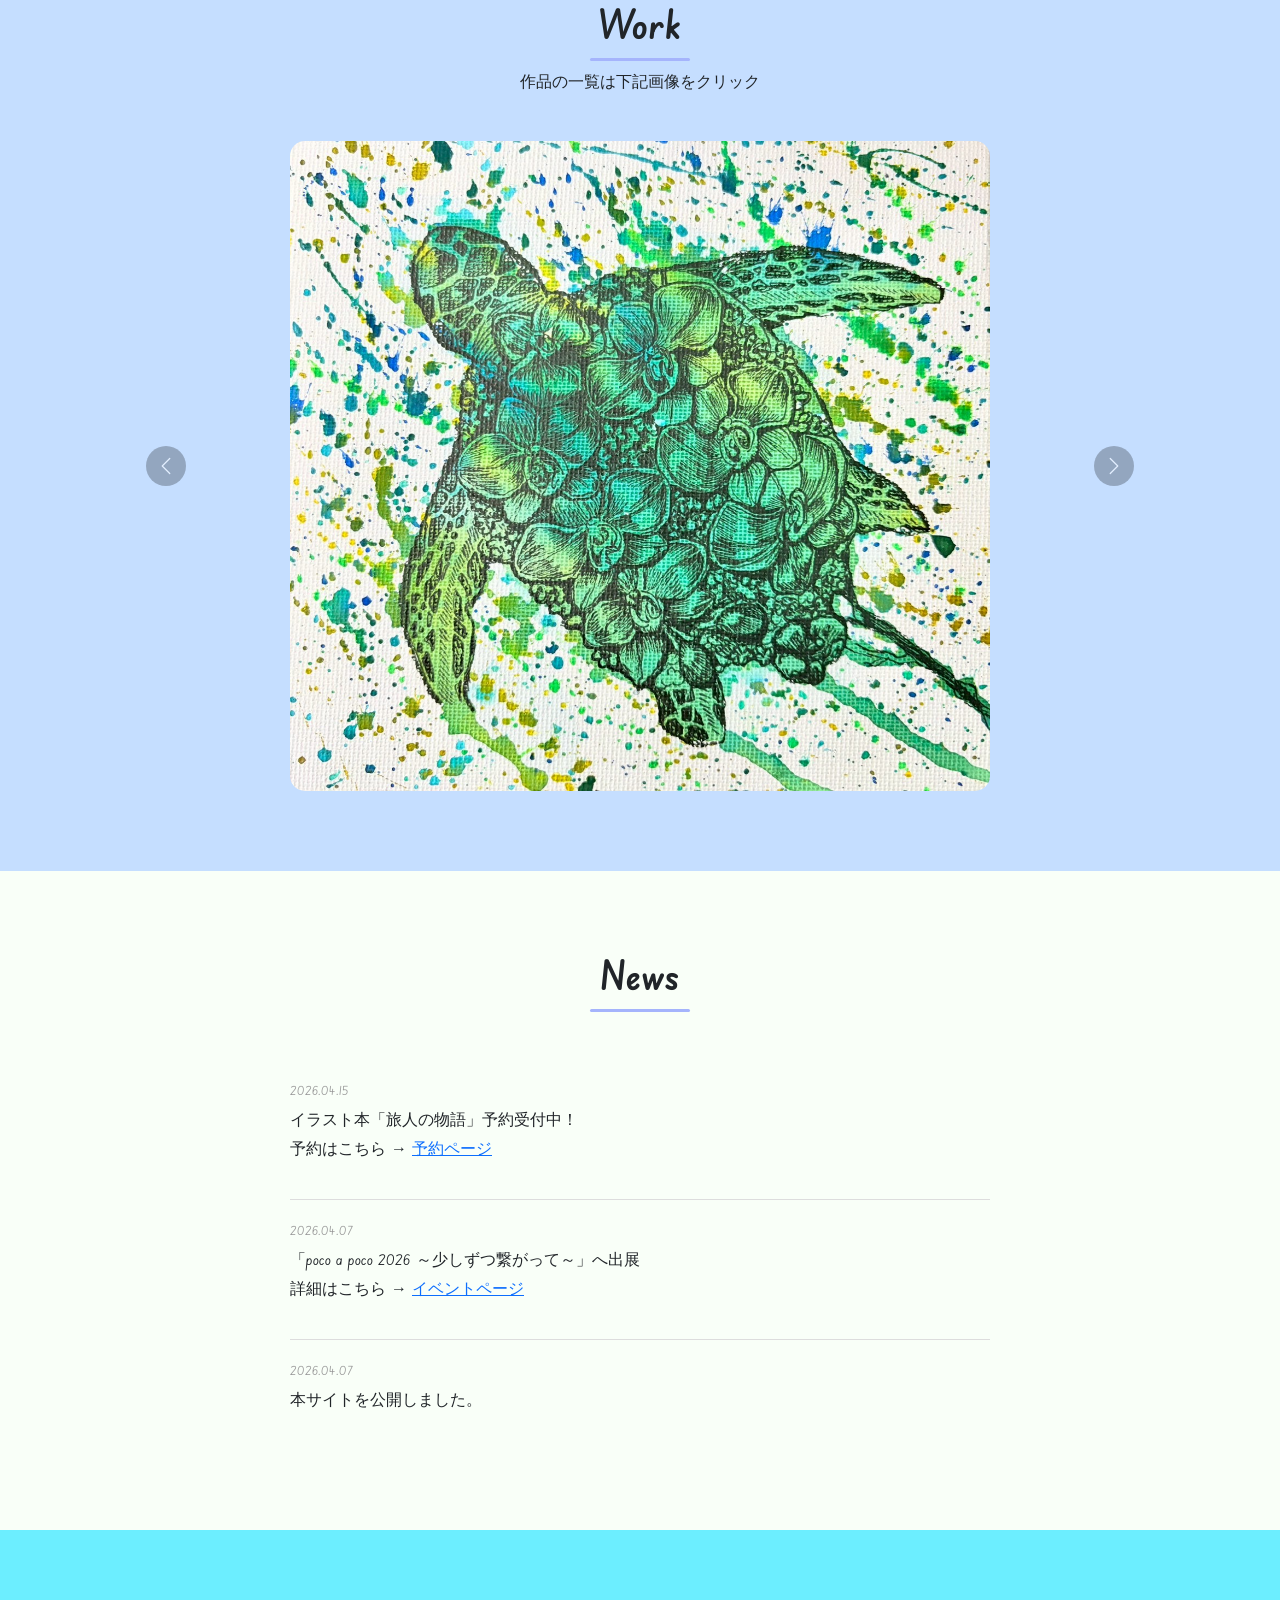
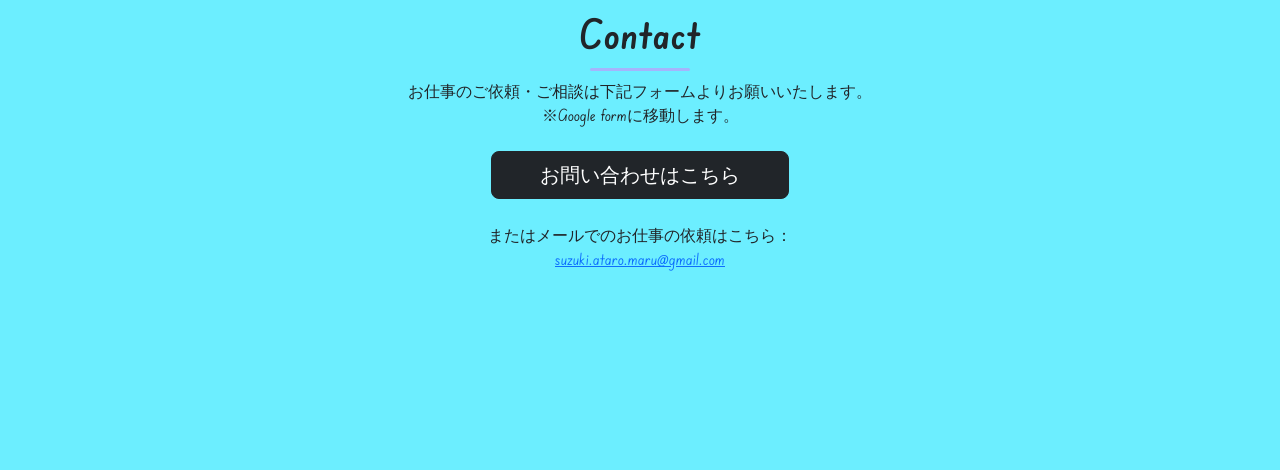
==== commit f3c88c8b: "バナー削除" ====
--- a/index.html
+++ b/index.html
@@ -65,16 +65,6 @@
   </div>
 </nav>
 
-<!-- 予約バナー -->
-<a href="https://docs.google.com/forms/d/e/1FAIpQLSdBh4GudJsFm4FfZX1BclaTwlX3lPFacit76cqbElkdOo8cxw/viewform" target="_blank" class="reserve-banner">
-  <div class="reserve-content">
-    <span class="reserve-label">NEW</span>
-    <h2>Illustration Book 「旅人の物語」予約受付中</h2>
-    <p>予約はこのバナーをクリック！
-    </p>
-  </div>
-</a>
-
 <!-- TOP -->
 <section id="top" class="d-flex align-items-center text-center">
   <div class="container">
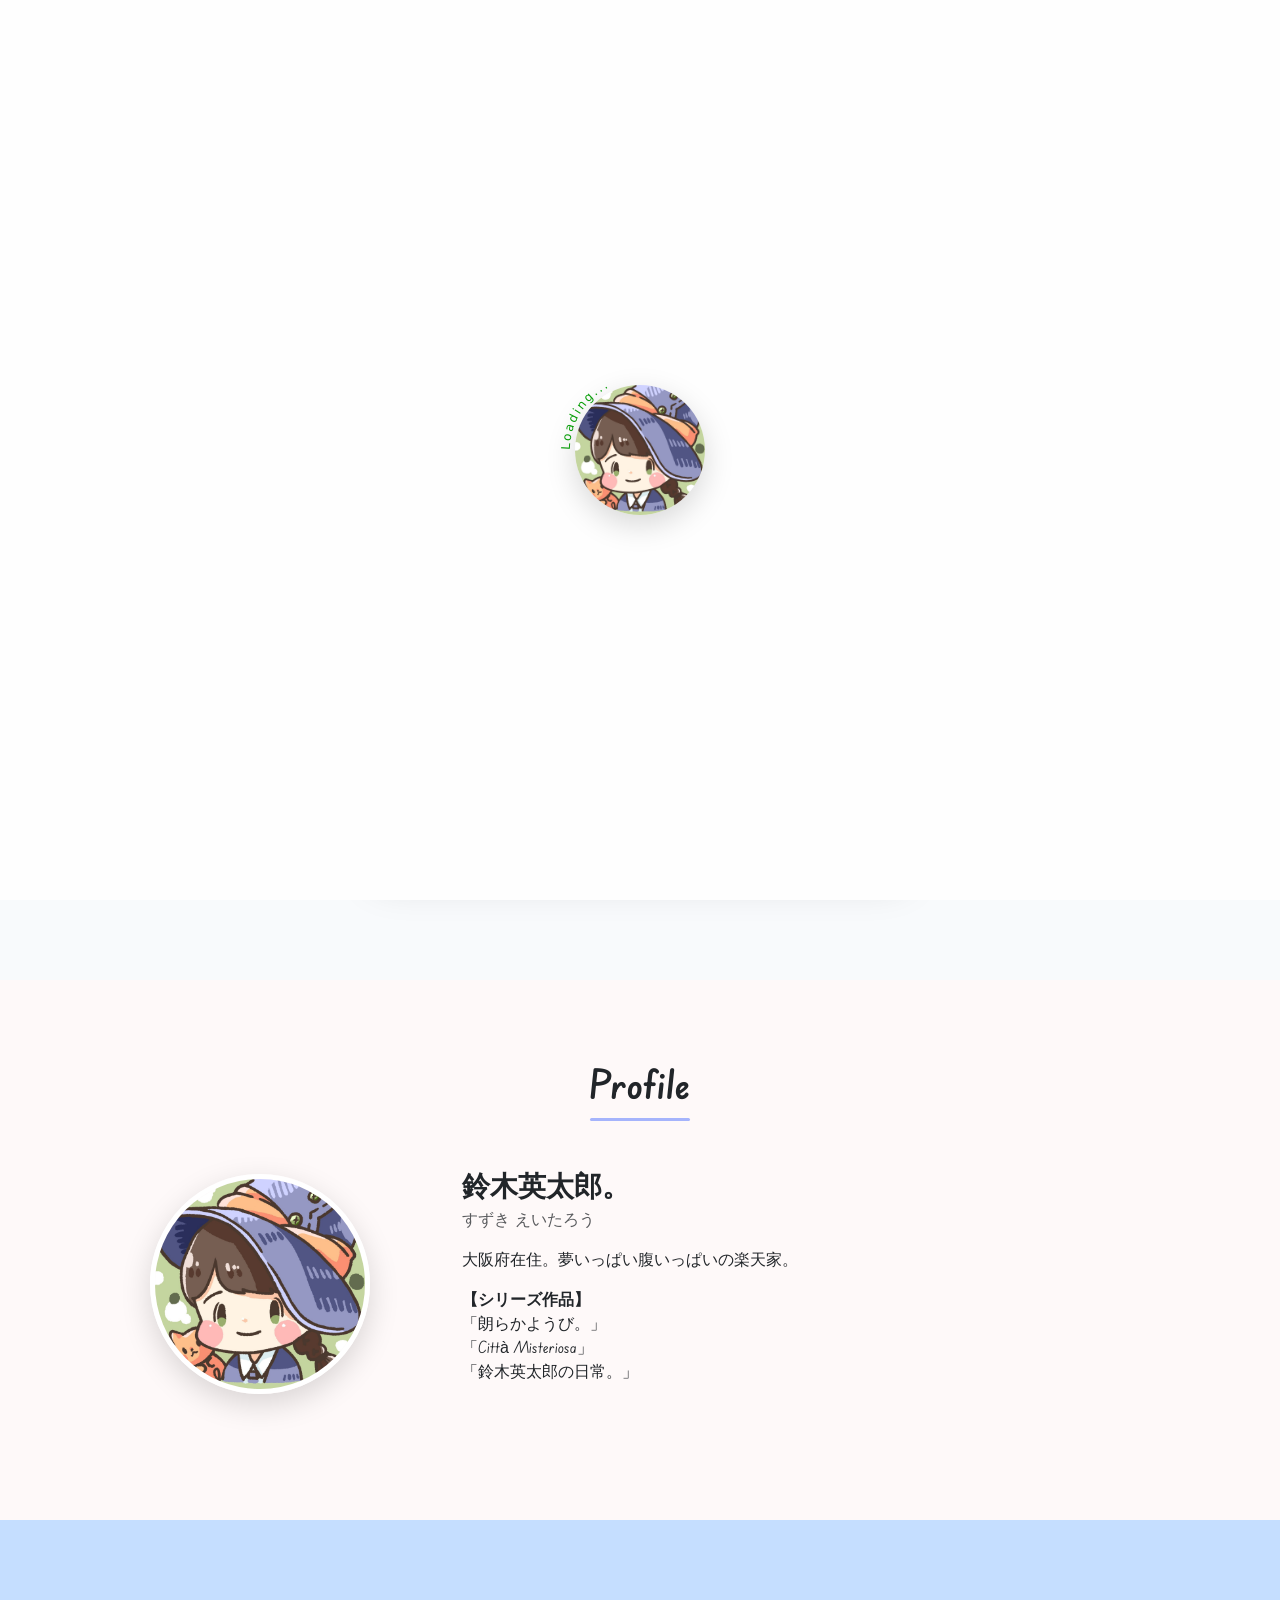
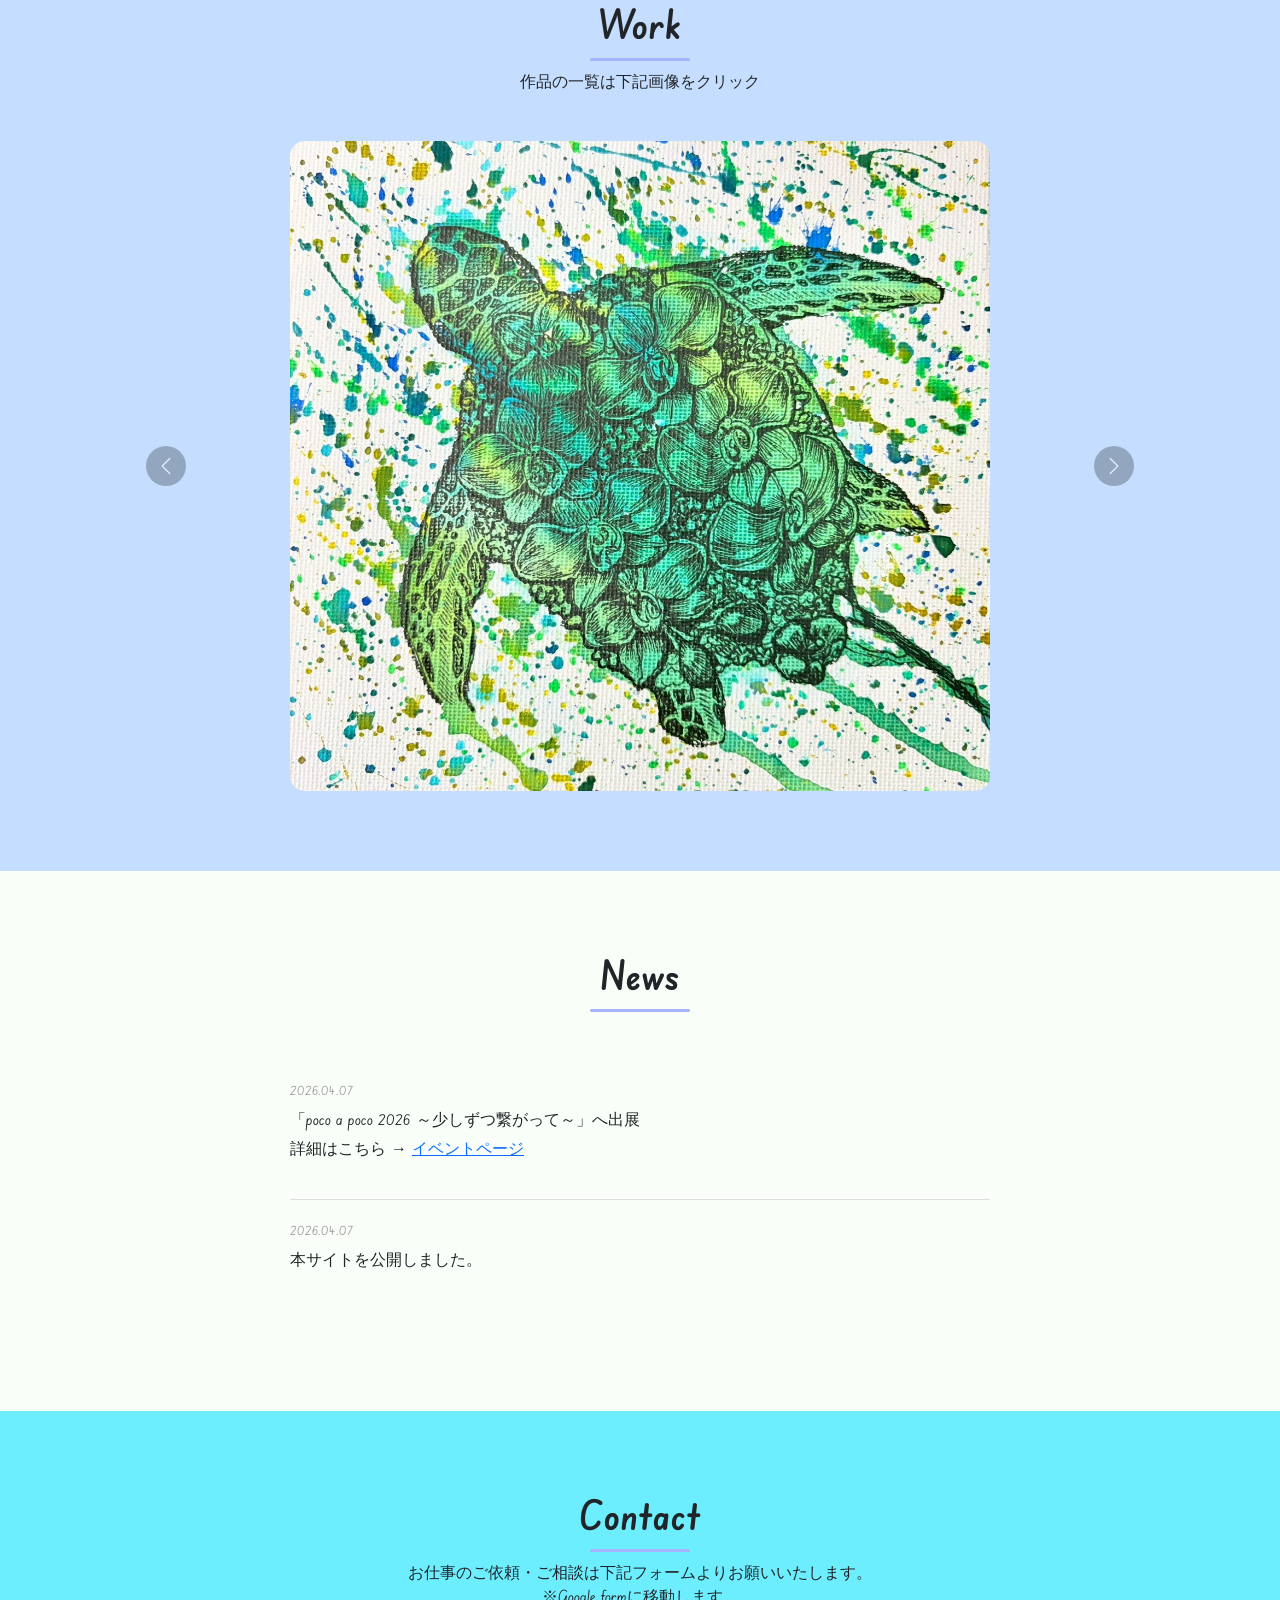
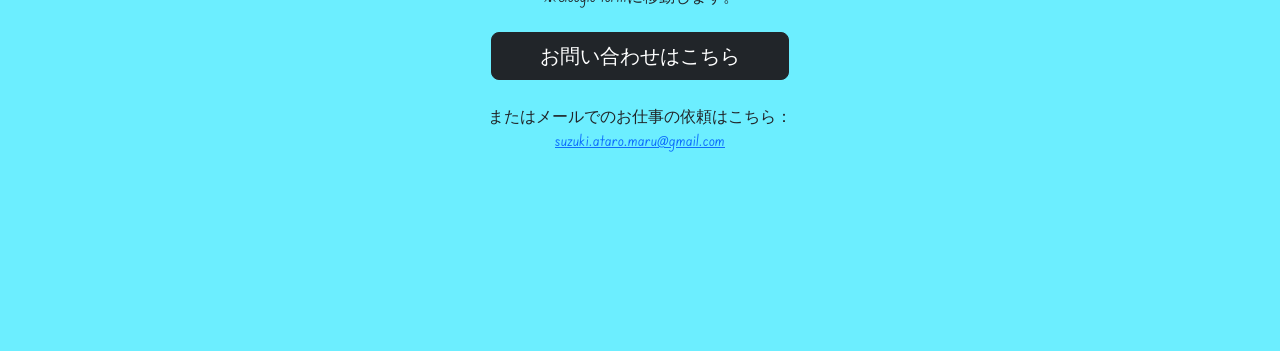
==== commit eacc88ec: "news 変更" ====
--- a/index.html
+++ b/index.html
@@ -154,13 +154,6 @@
     <div class="news-list">
 
       <div class="news-item">
-        <span class="news-date">2026.04.15</span>
-        <p>イラスト本「旅人の物語」予約受付中！<br>
-          予約はこちら → 
-          <a href="https://docs.google.com/forms/d/e/1FAIpQLSdBh4GudJsFm4FfZX1BclaTwlX3lPFacit76cqbElkdOo8cxw/viewform" target="_blank">予約ページ</a>
-      </div>
-
-      <div class="news-item">
         <span class="news-date">2026.04.07</span>
         <p>「poco a poco 2026 ～少しずつ繋がって～」へ出展<br>
           詳細はこちら → 
